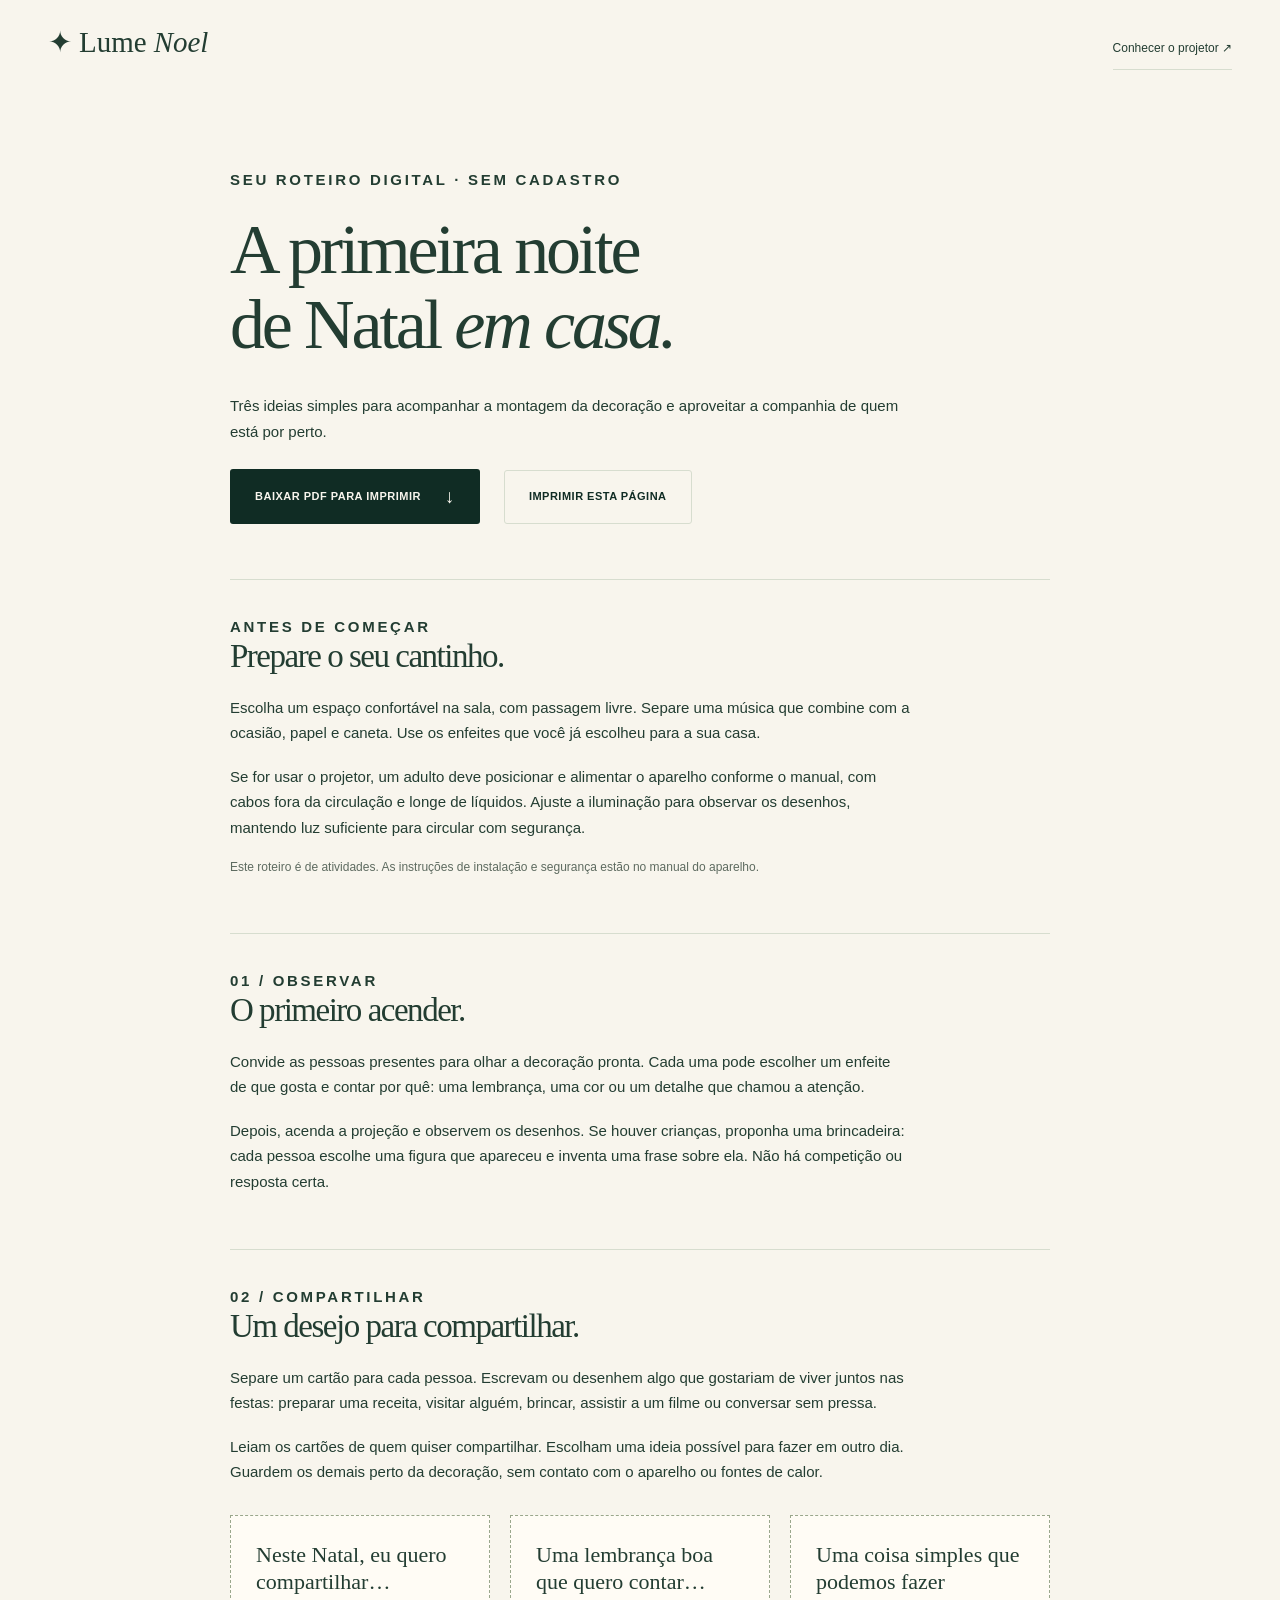
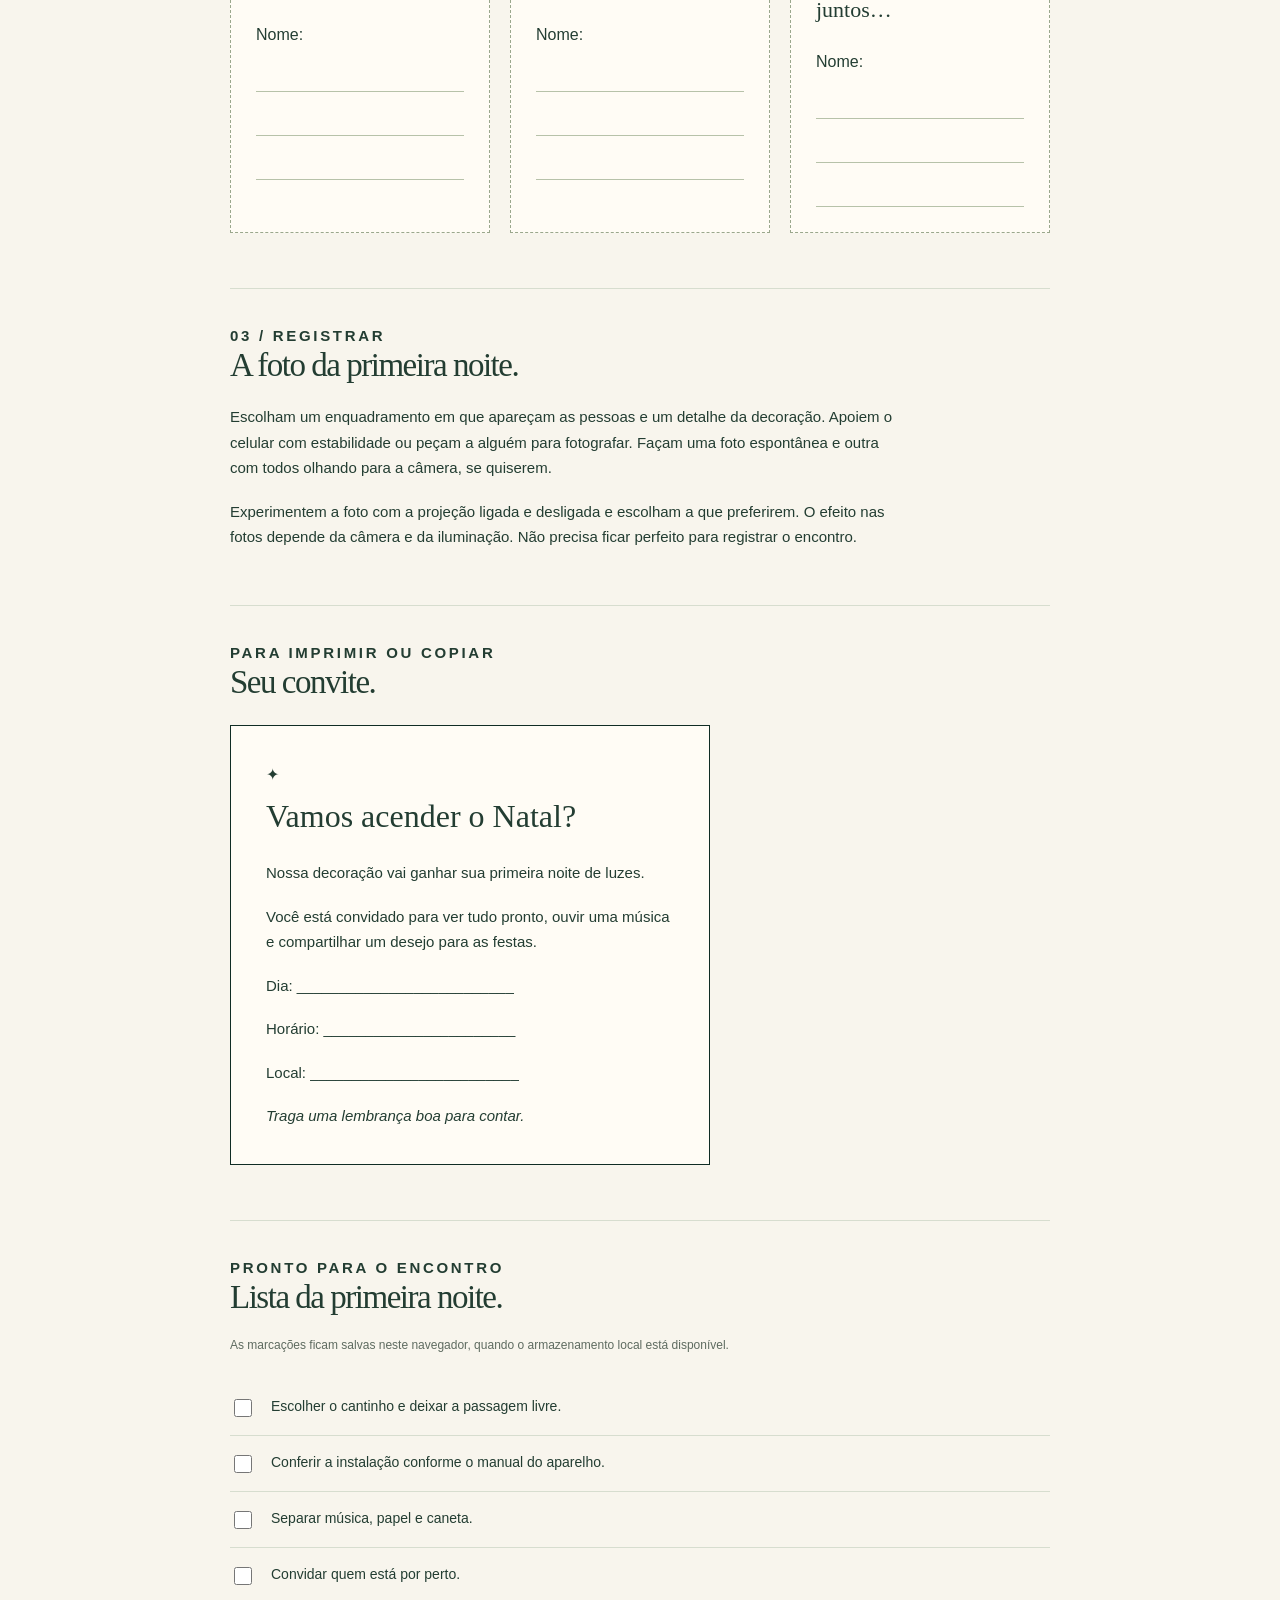
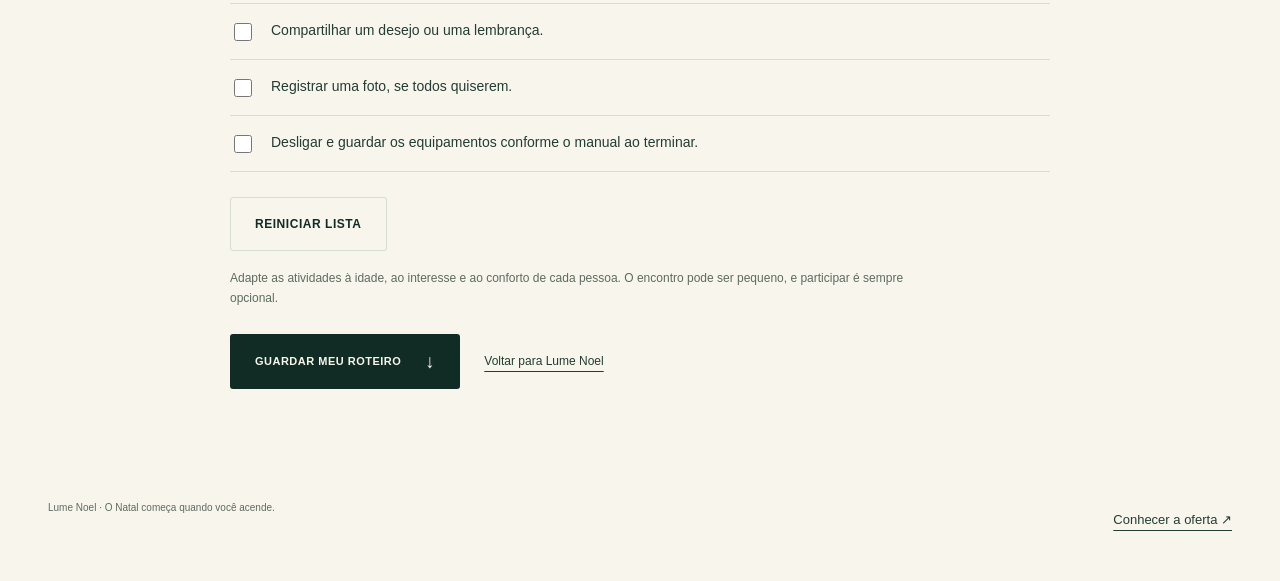
==== roteiro.html @ 39fd0ab6 "Recria landing page Lume Noel com oferta e roteiro digital" ====
<!doctype html><html lang="pt-BR"><head><meta charset="utf-8"><meta name="viewport" content="width=device-width,initial-scale=1"><title>A primeira noite de Natal em casa | Lume Noel</title><meta name="description" content="Três ideias para aproveitar a primeira noite com a decoração de Natal. Roteiro, convite e cartões gratuitos para imprimir."><meta name="theme-color" content="#102c24"><link rel="icon" href="favicon.svg" type="image/svg+xml"><link rel="stylesheet" href="lume.css?v=1"></head><body class="guide-document"><a class="skip-link" href="#roteiro">Pular para o roteiro</a><header class="site-header"><a class="wordmark" href="index.html"><span aria-hidden="true">✦</span> Lume <em>Noel</em></a><a class="header-buy" href="index.html#oferta">Conhecer o projetor ↗</a></header><main class="guide-page" id="roteiro"><p class="eyebrow">SEU ROTEIRO DIGITAL · SEM CADASTRO</p><h1>A primeira noite<br> de Natal <em>em casa.</em></h1><p>Três ideias simples para acompanhar a montagem da decoração e aproveitar a companhia de quem está por perto.</p><div class="guide-actions"><a class="button green" href="downloads/primeira-noite-de-natal.pdf" download>BAIXAR PDF PARA IMPRIMIR <span aria-hidden="true">↓</span></a><button class="button print-button" type="button" data-print>IMPRIMIR ESTA PÁGINA</button></div><section><p class="eyebrow">ANTES DE COMEÇAR</p><h2>Prepare o seu cantinho.</h2><p>Escolha um espaço confortável na sala, com passagem livre. Separe uma música que combine com a ocasião, papel e caneta. Use os enfeites que você já escolheu para a sua casa.</p><p>Se for usar o projetor, um adulto deve posicionar e alimentar o aparelho conforme o manual, com cabos fora da circulação e longe de líquidos. Ajuste a iluminação para observar os desenhos, mantendo luz suficiente para circular com segurança.</p><p class="fine-print">Este roteiro é de atividades. As instruções de instalação e segurança estão no manual do aparelho.</p></section><section><p class="eyebrow">01 / OBSERVAR</p><h2>O primeiro acender.</h2><p>Convide as pessoas presentes para olhar a decoração pronta. Cada uma pode escolher um enfeite de que gosta e contar por quê: uma lembrança, uma cor ou um detalhe que chamou a atenção.</p><p>Depois, acenda a projeção e observem os desenhos. Se houver crianças, proponha uma brincadeira: cada pessoa escolhe uma figura que apareceu e inventa uma frase sobre ela. Não há competição ou resposta certa.</p></section><section><p class="eyebrow">02 / COMPARTILHAR</p><h2>Um desejo para compartilhar.</h2><p>Separe um cartão para cada pessoa. Escrevam ou desenhem algo que gostariam de viver juntos nas festas: preparar uma receita, visitar alguém, brincar, assistir a um filme ou conversar sem pressa.</p><p>Leiam os cartões de quem quiser compartilhar. Escolham uma ideia possível para fazer em outro dia. Guardem os demais perto da decoração, sem contato com o aparelho ou fontes de calor.</p><div class="printable-cards"><article class="printable-card"><h3>Neste Natal, eu quero compartilhar…</h3><span>Nome:</span><span class="write-line"></span><span class="write-line"></span><span class="write-line"></span></article><article class="printable-card"><h3>Uma lembrança boa que quero contar…</h3><span>Nome:</span><span class="write-line"></span><span class="write-line"></span><span class="write-line"></span></article><article class="printable-card"><h3>Uma coisa simples que podemos fazer juntos…</h3><span>Nome:</span><span class="write-line"></span><span class="write-line"></span><span class="write-line"></span></article></div></section><section><p class="eyebrow">03 / REGISTRAR</p><h2>A foto da primeira noite.</h2><p>Escolham um enquadramento em que apareçam as pessoas e um detalhe da decoração. Apoiem o celular com estabilidade ou peçam a alguém para fotografar. Façam uma foto espontânea e outra com todos olhando para a câmera, se quiserem.</p><p>Experimentem a foto com a projeção ligada e desligada e escolham a que preferirem. O efeito nas fotos depende da câmera e da iluminação. Não precisa ficar perfeito para registrar o encontro.</p></section><section><p class="eyebrow">PARA IMPRIMIR OU COPIAR</p><h2>Seu convite.</h2><div class="invitation"><span aria-hidden="true">✦</span><h3>Vamos acender o Natal?</h3><p>Nossa decoração vai ganhar sua primeira noite de luzes.</p><p>Você está convidado para ver tudo pronto, ouvir uma música e compartilhar um desejo para as festas.</p><p>Dia: __________________________</p><p>Horário: _______________________</p><p>Local: _________________________</p><p><em>Traga uma lembrança boa para contar.</em></p></div></section><section><p class="eyebrow">PRONTO PARA O ENCONTRO</p><h2>Lista da primeira noite.</h2><p class="fine-print">As marcações ficam salvas neste navegador, quando o armazenamento local está disponível.</p><ul class="guide-checks"><li><label><input type="checkbox" data-guide-check="0"><span>Escolher o cantinho e deixar a passagem livre.</span></label></li><li><label><input type="checkbox" data-guide-check="1"><span>Conferir a instalação conforme o manual do aparelho.</span></label></li><li><label><input type="checkbox" data-guide-check="2"><span>Separar música, papel e caneta.</span></label></li><li><label><input type="checkbox" data-guide-check="3"><span>Convidar quem está por perto.</span></label></li><li><label><input type="checkbox" data-guide-check="4"><span>Compartilhar um desejo ou uma lembrança.</span></label></li><li><label><input type="checkbox" data-guide-check="5"><span>Registrar uma foto, se todos quiserem.</span></label></li><li><label><input type="checkbox" data-guide-check="6"><span>Desligar e guardar os equipamentos conforme o manual ao terminar.</span></label></li></ul><button class="button print-button" type="button" data-reset-checks>REINICIAR LISTA</button><p class="fine-print" id="checklist-status" role="status" aria-live="polite"></p><p class="fine-print">Adapte as atividades à idade, ao interesse e ao conforto de cada pessoa. O encontro pode ser pequeno, e participar é sempre opcional.</p></section><div class="guide-actions"><a class="button green" href="downloads/primeira-noite-de-natal.pdf" download>GUARDAR MEU ROTEIRO <span aria-hidden="true">↓</span></a><a class="text-link" href="index.html">Voltar para Lume Noel</a></div></main><footer class="site-footer"><p>Lume Noel · O Natal começa quando você acende.</p><a class="text-link" href="index.html#oferta">Conhecer a oferta ↗</a></footer><script src="lume.js?v=1" defer></script></body></html>
---- lume.css ----
:root{--green:#102c24;--cream:#f8f5ed;--paper:#fffcf5;--gold:#e4c58b;--ink:#233d32;--muted:#5e6b60;--line:#d7ddcf;--sage:#edf0e5;--serif:Georgia,'Times New Roman',serif;--sans:Arial,Helvetica,sans-serif}
*{box-sizing:border-box}html{scroll-behavior:smooth;scroll-padding-top:24px}body{margin:0;background:var(--cream);color:var(--ink);font:16px/1.7 var(--sans)}img,video{display:block;max-width:100%}img{height:auto}a{color:inherit}button{font:inherit;cursor:pointer}button,a{-webkit-tap-highlight-color:transparent}a:focus-visible,button:focus-visible,summary:focus-visible,input:focus-visible{outline:3px solid #a6501f;outline-offset:5px}h1,h2,h3,p,figure{margin:0}h1,h2,h3{font-weight:400}h1,h2{font-family:var(--serif);line-height:1.08;letter-spacing:-.045em}h2{font-size:clamp(36px,4vw,56px)}em{font-weight:400}p+p{margin-top:18px}a{text-decoration:none}.section{max-width:1240px;padding:88px 48px;margin:0 auto}.eyebrow{font-size:10px;font-weight:700;letter-spacing:.18em;line-height:1.6}.section-number{font-size:10px;letter-spacing:.12em;color:var(--muted)}.section-top{display:flex;justify-content:space-between;gap:16px}.text-link,.light-link{text-decoration:underline;text-underline-offset:6px;display:inline-flex;align-items:center;gap:20px;font-size:13px;padding:10px 0}.light-link{color:var(--cream)}.button{display:inline-flex;align-items:center;justify-content:center;gap:24px;border:1px solid transparent;border-radius:3px;min-height:54px;padding:17px 24px;font-size:12px;line-height:1.5;font-weight:700;letter-spacing:.045em;text-align:center;transition:background .2s,transform .2s}.button:hover{transform:translateY(-2px)}.button span{font-size:19px;line-height:1}.gold{background:var(--gold);color:var(--green)}.gold:hover{background:#efdaaf}.green{background:var(--green);color:var(--cream)}.green:hover{background:#23483b}.microcopy,.fine-print{font-size:12px;line-height:1.65;color:var(--muted)}.sr-only,.skip-link:not(:focus){position:absolute;width:1px;height:1px;padding:0;margin:-1px;overflow:hidden;clip:rect(0,0,0,0);white-space:nowrap;border:0}.skip-link:focus{position:fixed;top:8px;left:8px;background:var(--cream);padding:12px;z-index:1000}
.announcement{background:var(--green);color:var(--gold);text-align:center;font-size:9px;letter-spacing:.16em;padding:10px 16px}.announcement span{margin:0 14px}.site-header{max-width:1440px;margin:auto;padding:22px 48px;display:flex;align-items:center;justify-content:space-between;gap:32px}.wordmark{display:flex;position:relative;align-items:center;gap:7px;font:29px/1.1 var(--serif);padding:5px 0 17px;white-space:nowrap}.wordmark .brand-star{margin-right:7px;font-size:25px}.brand-sub{position:absolute;left:40px;bottom:0;font:7px/1 var(--sans);letter-spacing:.28em}.site-header nav{display:flex;gap:28px;font-size:12px}.header-buy{padding:10px 0;border-bottom:1px solid var(--line);font-size:12px;display:flex;gap:20px;align-items:center}
.hero{background:var(--green);color:var(--cream)}.hero-inner{max-width:1240px;margin:auto;display:grid;grid-template-columns:1.2fr .8fr;grid-template-areas:'heading media' 'offer media';column-gap:72px;row-gap:28px;padding:62px 48px 42px;align-items:center}.hero-heading{grid-area:heading;align-self:end}.hero .eyebrow{color:var(--gold);font-size:9px;letter-spacing:.15em}.hero h1{font-size:clamp(52px,5.5vw,78px);margin:24px 0;max-width:650px}.hero h1 em{color:var(--gold)}.hero .intro{font-size:16px;max-width:470px;color:#e3e7dc;line-height:1.8}.hero-media{grid-area:media;min-width:0;position:relative}.video-shell{position:relative;width:100%;max-width:335px;margin:0 auto;aspect-ratio:9/16;background:#061910;box-shadow:0 0 0 1px #e4c58b50,12px 12px 0 #e4c58b0c;border-radius:5px;overflow:hidden}.video-shell video{width:100%;height:100%;object-fit:contain}.video-shell video::cue{background:#102c24e6;color:#fff;font:14px Arial}.video-play{position:absolute;inset:0;width:100%;border:0;padding:25px;display:flex;flex-direction:column;align-items:center;justify-content:center;gap:16px;background:linear-gradient(transparent,#04150f60);color:#fff;font-size:10px;font-weight:700;letter-spacing:.1em;text-shadow:0 1px 4px #000}.video-play small{display:block;font-size:11px;font-weight:400;letter-spacing:0;margin-top:6px}.play-circle{display:grid;place-items:center;padding-left:4px;width:70px;height:70px;border-radius:50%;background:var(--gold);color:var(--green);font-size:23px;text-shadow:none}.video-play[hidden]{display:none}.hero-media figcaption,.video-status{max-width:335px;font-size:10px;line-height:1.6;margin:15px auto 0;color:#d1d9c9}.video-status:empty{display:none}.hero-offer{grid-area:offer;align-self:start}.price{font:44px/1.1 var(--serif);letter-spacing:-.04em}.price span{font:12px var(--sans);letter-spacing:0}.hero .price{color:var(--gold)}.shipping{font-size:14px;font-weight:700;margin-top:8px}.installments{font-size:13px;line-height:1.6;margin:14px 0 21px}.installments small{font-size:11px;opacity:.85}.hero-offer .button{width:100%;max-width:370px}.hero-offer .microcopy{color:#cbd7c7;margin-top:14px;font-size:11px}.hero-offer .light-link{font-size:11px;margin-top:14px}.hero-bottom{max-width:1144px;margin:auto;border-top:1px solid #e4c58b30;padding:18px 0;color:var(--gold);display:flex;justify-content:space-between;align-items:center;font-size:8px;letter-spacing:.18em}.hero-bottom>span:last-child{font-size:22px}.benefit-strip{display:flex;justify-content:center;gap:65px;border-bottom:1px solid var(--line);padding:25px 28px;font-size:12px}.benefit-strip b{color:#6b7451;margin-right:12px;font-size:18px}
.story{display:grid;grid-template-columns:1fr 1fr;align-items:center;gap:76px}.story h2{margin:22px 0 28px}.story-copy>p:not(.eyebrow){font-size:14px;color:var(--muted)}.story-copy .text-link{margin-top:20px}.story-photo img{width:100%;aspect-ratio:1;object-fit:cover;border-radius:3px}.story-photo figcaption{font-size:10px;color:var(--muted);margin-top:9px}.effect{padding-top:22px}.split-heading{display:grid;grid-template-columns:1.6fr 1fr;align-items:end;gap:75px;margin:20px 0 34px}.split-heading>p{font-size:14px;color:var(--muted);max-width:300px}.comparison-switch{display:flex;gap:4px;justify-content:center;margin-bottom:20px}.comparison-switch button{background:transparent;color:var(--ink);border:1px solid var(--line);min-height:46px;padding:10px 22px;font-size:12px}.comparison-switch button.active{background:var(--green);color:var(--cream);border-color:var(--green)}.comparison-switch button span{margin-left:9px;color:var(--gold)}.comparison-figure{position:relative}.comparison-figure img{width:100%;height:auto;aspect-ratio:1.5;object-fit:contain;background:var(--sage);border-radius:3px}.image-tag{position:absolute;left:20px;top:20px;background:var(--cream);color:var(--green);padding:8px 16px;border-radius:2px;font-size:11px}.comparison-figure figcaption{font-size:11px;color:var(--muted);margin-top:12px;max-width:780px}
.steps-band{background:var(--sage)}.steps-band .section{padding-top:62px;padding-bottom:62px}.steps-band h2{margin-top:18px}.steps{display:grid;grid-template-columns:repeat(3,1fr);gap:45px;margin-top:45px}.steps article>span{display:block;font:italic 35px var(--serif);color:#647557;border-bottom:1px solid #c7d0bd;padding-bottom:15px;margin-bottom:20px}.steps h3{font-size:17px;margin-bottom:8px}.steps p{font-size:13px;color:var(--muted)}
.product{display:grid;grid-template-columns:.85fr 1.15fr;gap:80px;align-items:center}.product-photo{max-width:380px;justify-self:center;width:100%}.product-photo img{width:100%;aspect-ratio:.85;object-fit:cover;object-position:center 64%;border-radius:3px}.product-photo figcaption{font-size:10px;color:var(--muted);margin-top:10px}.product h2{margin:18px 0 24px}.product-copy>p:not(.eyebrow){font-size:14px;color:var(--muted)}.check-list{list-style:none;padding:0;margin:25px 0}.check-list li{border-top:1px solid var(--line);padding:11px 0;font-size:13px}.check-list li:before{content:'✓';color:#53663d;margin-right:14px}details{border-top:1px solid var(--line)}summary{display:flex;align-items:center;justify-content:space-between;gap:20px;list-style:none;cursor:pointer;padding:19px 0;font-size:14px;line-height:1.5}summary::-webkit-details-marker{display:none}summary span{font-size:23px;flex-shrink:0}details[open] summary span{transform:rotate(45deg)}dl{margin:0 0 18px}dl>div{display:grid;grid-template-columns:1fr 1.2fr;gap:20px;border-bottom:1px solid var(--line);padding:10px 0;font-size:12px}dt{color:var(--muted)}dd{margin:0}.supplier-note{font-size:10px!important;line-height:1.7;margin-top:22px;border-left:2px solid var(--line);padding-left:15px}.supplier-note strong{font-weight:400}
.guide-band{background:#eee9dc;border-top:1px solid #e2ddcc;border-bottom:1px solid #e2ddcc}.guide-layout{display:grid;grid-template-columns:.8fr 1.2fr;gap:100px;align-items:center}.guide-cover{position:relative;background:var(--green);color:var(--cream);width:100%;max-width:320px;aspect-ratio:.74;justify-self:center;box-shadow:9px 9px 0 #102c2415;display:flex;flex-direction:column;justify-content:space-between;padding:32px 27px;border-left:9px solid #203f33;border-radius:1px;transform:rotate(-3deg)}.guide-cover:before{content:'';position:absolute;inset:14px 12px;border:1px solid #e4c58b40;pointer-events:none}.guide-cover .eyebrow{font-size:8px;color:var(--gold)}.cover-star{font-size:54px;color:var(--gold);line-height:1}.cover-title{font:36px/1.12 var(--serif);letter-spacing:-.03em}.cover-title em{color:var(--gold)}.cover-bottom{display:flex;justify-content:space-between;font-size:10px;gap:20px}.guide-copy h2{margin:20px 0 25px}.guide-copy>p:not(.eyebrow){font-size:14px;color:var(--muted)}.guide-list{padding:0;list-style:none;margin:22px 0}.guide-list li{padding:9px 0;font-size:13px}.guide-list li span{font:italic 19px var(--serif);margin-right:18px;color:#627557}.guide-actions{display:flex;gap:24px;align-items:center;flex-wrap:wrap;margin-top:24px}.guide-actions .button{font-size:11px}.guide-actions .text-link{font-size:12px}
.offer{display:grid;grid-template-columns:1.1fr .9fr;gap:85px;align-items:center;padding-top:100px;padding-bottom:100px}.offer h2{margin:20px 0 25px}.offer-story>p:not(.eyebrow){color:var(--muted);font-size:14px;max-width:420px}.offer-includes{list-style:none;padding:0;margin:30px 0 0}.offer-includes li{display:flex;gap:22px;align-items:start;padding:18px 0;border-top:1px solid var(--line)}.offer-includes li>span{font:italic 22px var(--serif);color:#687856}.offer-includes strong{font-size:14px;font-weight:500}.offer-includes li p{font-size:12px;color:var(--muted);margin-top:5px}.purchase-card{padding:36px;background:var(--green);color:var(--cream);box-shadow:10px 10px 0 #e9e6da;border-top:3px solid var(--gold)}.purchase-card>.eyebrow{color:var(--gold)}.purchase-card h3{font:38px var(--serif);margin:15px 0 8px}.card-description{font-size:11px;color:#d4decf;border-bottom:1px solid #d4decf40;padding-bottom:23px;margin-bottom:25px}.purchase-card .price{color:var(--gold);font-size:46px}.purchase-card .shipping{font-size:12px}.purchase-card .button{width:100%;font-size:10px;gap:10px;padding:18px 12px}.purchase-card .microcopy{color:#d4decf;font-size:10px;margin-top:16px}.card-return{display:flex;gap:16px;border-top:1px solid #d4decf40;margin-top:23px;padding-top:20px;font-size:11px;color:#d4decf}.card-return>span{font-size:27px;color:var(--gold)}.card-return a{text-decoration:underline;text-underline-offset:3px}.confidence{padding-top:0;border-bottom:1px solid var(--line)}.confidence h2{font-size:clamp(34px,3.5vw,47px);margin:18px 0 35px}.confidence-grid{display:grid;grid-template-columns:repeat(3,1fr);gap:38px}.confidence-grid article{border-top:1px solid var(--line);padding-top:20px}.confidence-grid article>span{font-size:10px;color:var(--muted)}.confidence-grid h3{font-size:16px;margin:12px 0}.confidence-grid p{font-size:12px;color:var(--muted)}.confidence-grid .text-link{font-size:11px;margin-top:10px}
.faq{display:grid;grid-template-columns:1fr 1.3fr;gap:65px}.faq h2{margin:20px 0}.faq>div>p:last-child{font-size:13px;color:var(--muted)}.questions details:last-child{border-bottom:1px solid var(--line)}.questions details>p{padding:0 24px 20px 0;font-size:13px;color:var(--muted)}.closing{background:var(--green);color:var(--cream);text-align:center;padding:70px 25px}.closing-star{display:block;color:var(--gold);font-size:36px;margin-bottom:20px}.closing>.eyebrow{color:var(--gold)}.closing h2{font-size:clamp(40px,4.7vw,65px);margin:25px auto;max-width:900px}.closing h2 em{color:var(--gold)}.closing>p:not([class]){font-size:14px;color:#d7dfd0}.closing .closing-price{font:28px var(--serif);color:var(--gold);margin:25px 0 20px}.closing-price span{display:block;font:12px var(--sans);margin-top:8px}.closing .microcopy{color:#d7dfd0;font-size:11px;margin-top:18px}.site-footer{max-width:1440px;margin:auto;display:flex;justify-content:space-between;gap:40px;padding:40px 48px}.site-footer .wordmark{padding-bottom:9px}.site-footer p{font-size:10px;color:var(--muted)}.site-footer a:hover{text-decoration:underline}.footer-links{display:flex;gap:22px;margin-top:16px;font-size:10px}.mobile-purchase{display:none}
/* The companion guide stays readable offline and prints without site controls. */
.guide-page{max-width:900px;margin:auto;padding:70px 40px}.guide-page h1{font-size:clamp(42px,6vw,70px);margin:20px 0 30px}.guide-page h2{font-size:33px;margin-bottom:20px}.guide-page>section{margin-top:55px;padding-top:35px;border-top:1px solid var(--line)}.guide-page p{max-width:680px;font-size:15px}.guide-page .guide-actions{margin-top:25px}.print-button{background:transparent;color:var(--green);border:1px solid var(--line)}.printable-cards{display:grid;grid-template-columns:repeat(3,1fr);gap:20px;margin-top:30px}.printable-card{border:1px dashed #9aa78c;background:var(--paper);padding:25px;min-height:220px}.printable-card h3{font:22px/1.25 var(--serif);margin-bottom:25px}.write-line{display:block;border-bottom:1px solid #b7c2a9;min-height:30px;margin-top:14px}.invitation{max-width:480px;border:1px solid var(--green);padding:35px;background:var(--paper);margin-top:25px}.invitation h3{font:32px var(--serif);margin:10px 0 25px}.guide-checks{list-style:none;padding:0;margin:25px 0}.guide-checks li{border-bottom:1px solid var(--line)}.guide-checks label{display:flex;gap:16px;align-items:start;padding:15px 0;cursor:pointer;font-size:14px}.guide-checks input{accent-color:var(--green);width:18px;height:18px;flex-shrink:0;margin-top:4px}.guide-page .fine-print{font-size:12px}
@media(min-width:1450px){.hero-inner{padding-top:75px;padding-bottom:55px}.hero-media .video-shell{max-width:360px}}
@media(max-width:1000px){.site-header{padding:22px 32px}.section{padding:65px 32px}.hero-inner{padding:50px 32px 35px;gap:24px 40px}.hero h1{font-size:58px}.hero-bottom{margin:0 32px}.story,.product,.guide-layout,.offer{gap:40px}.hero .intro{font-size:14px}.benefit-strip{gap:24px;font-size:10px}.split-heading{gap:30px}.purchase-card{padding:27px}.site-footer{padding:35px 32px}.hero .price{font-size:38px}}
@media(max-width:700px){html{scroll-padding-bottom:100px}body{padding-bottom:calc(84px + env(safe-area-inset-bottom,0px))}.announcement{font-size:8px;letter-spacing:.07em;padding:9px 12px}.announcement span{margin:0 7px}.site-header{padding:18px 24px;gap:18px}.wordmark{font-size:25px}.wordmark .brand-star{font-size:21px;margin-right:4px}.brand-sub{left:33px}.site-header nav{display:none}.header-buy{font-size:10px;gap:8px}.section{padding:56px 24px}.hero-inner{padding:34px 24px 25px;grid-template-columns:1fr;grid-template-areas:'heading' 'media' 'offer';gap:26px}.hero .eyebrow{font-size:8px;letter-spacing:.12em}.hero h1{font-size:clamp(43px,10.5vw,61px);margin:18px 0}.hero .intro{font-size:14px;max-width:490px}.hero-media{width:100%;display:grid;grid-template-columns:1fr;justify-items:center}.video-shell{max-width:270px}.hero-media figcaption{max-width:330px;font-size:10px}.hero-offer{width:100%;max-width:480px;justify-self:center}.hero-offer .button{max-width:none;width:100%}.hero .price{font-size:40px}.hero-bottom{margin:0 24px;font-size:7px;letter-spacing:.08em}.hero-bottom span:first-child{max-width:250px}.benefit-strip{flex-direction:column;gap:10px;padding:20px 24px;font-size:12px}.benefit-strip b{font-size:15px}.story,.product,.guide-layout,.offer,.faq{grid-template-columns:1fr;gap:30px}.story-photo img{aspect-ratio:1.1}.story h2{margin:16px 0 22px}.story-copy>p:not(.eyebrow){font-size:14px}.section-number{display:none}.split-heading{grid-template-columns:1fr;gap:20px;margin-bottom:25px}.split-heading h2 br{display:none}.split-heading>p{max-width:none;font-size:13px}.effect{padding-top:0}.comparison-switch{gap:4px}.comparison-switch button{padding:12px 16px;font-size:11px;flex:1}.comparison-switch button span{margin-left:3px}.image-tag{top:10px;left:10px;padding:6px 9px;font-size:9px}.comparison-figure figcaption{font-size:10px}.steps-band .section{padding-top:45px;padding-bottom:45px}.steps{grid-template-columns:1fr;gap:24px;margin-top:30px}.steps article{display:grid;grid-template-columns:38px 1fr;gap:0 18px}.steps article>span{grid-row:1/3;border:0;padding:0;margin:0;font-size:28px}.steps h3{font-size:16px}.steps p{grid-column:2;font-size:13px}.product-photo{max-width:300px}.product-photo img{aspect-ratio:1}.product{gap:30px}.product h2{margin-top:15px}.guide-layout{gap:45px}.guide-cover{max-width:260px;padding:28px 22px}.cover-title{font-size:30px}.cover-star{font-size:42px}.cover-bottom{font-size:8px}.guide-actions{gap:15px}.guide-actions .button{font-size:10px}.guide-copy h2{margin-top:15px}.offer{gap:35px}.purchase-card{padding:30px 24px}.purchase-card .button{font-size:11px}.offer h2 br{display:none}.confidence{padding-top:10px}.confidence-grid{grid-template-columns:1fr;gap:25px}.confidence-grid p{font-size:13px}.faq{gap:24px}.faq h2{margin-top:15px}.questions summary{font-size:13px}.questions details>p{font-size:13px}.closing{padding:50px 24px}.closing h2{font-size:40px}.closing>.eyebrow{font-size:8px}.closing .button{width:100%;max-width:380px;font-size:11px}.site-footer{flex-direction:column;gap:25px;padding:30px 24px}.footer-links{flex-wrap:wrap;gap:14px}.mobile-purchase{display:flex;position:fixed;inset:auto 0 0;z-index:100;gap:12px;align-items:center;justify-content:space-between;background:var(--cream);color:var(--green);border-top:1px solid var(--line);box-shadow:0 -4px 16px #102c2410;padding:12px 18px calc(12px + env(safe-area-inset-bottom,0px))}.mobile-purchase strong{font-size:18px;display:block;line-height:1.3}.mobile-purchase strong small{font-size:9px;font-weight:400}.mobile-purchase>div>span{font-size:10px;display:block}.mobile-purchase .button{font-size:9px;min-height:45px;padding:13px 12px;gap:9px}.mobile-purchase .button span{font-size:15px}.guide-page{padding:45px 24px}.printable-cards{grid-template-columns:1fr}.guide-page .guide-actions{align-items:stretch;flex-direction:column}.guide-document{padding-bottom:0}}
@media(max-width:360px){.site-header{padding:18px}.hero-inner,.section{padding-left:18px;padding-right:18px}.hero h1{font-size:42px}.header-buy{font-size:9px}.announcement{font-size:7px}.mobile-purchase{padding-left:12px;padding-right:12px;gap:8px}.mobile-purchase strong{font-size:16px}.mobile-purchase .button{font-size:8px;padding:12px 9px}.button{font-size:11px}.purchase-card{padding:25px 20px}.purchase-card .price{font-size:40px}}
@media(prefers-reduced-motion:reduce){html{scroll-behavior:auto}*,*:before,*:after{transition:none!important;animation:none!important}}
@media print{body{background:white;padding:0;color:#111}.site-header,.site-footer,.guide-actions,.announcement,.mobile-purchase{display:none}.guide-page{max-width:none;padding:0}.guide-page h1{font-size:35px}.guide-page h2{font-size:23px}.guide-page p{font-size:11px}.guide-page>section{margin-top:20px;padding-top:15px}.printable-cards{grid-template-columns:repeat(3,1fr)}.printable-card,.invitation{break-inside:avoid}.guide-checks label{padding:7px 0;font-size:11px}a{color:inherit;text-decoration:none}}
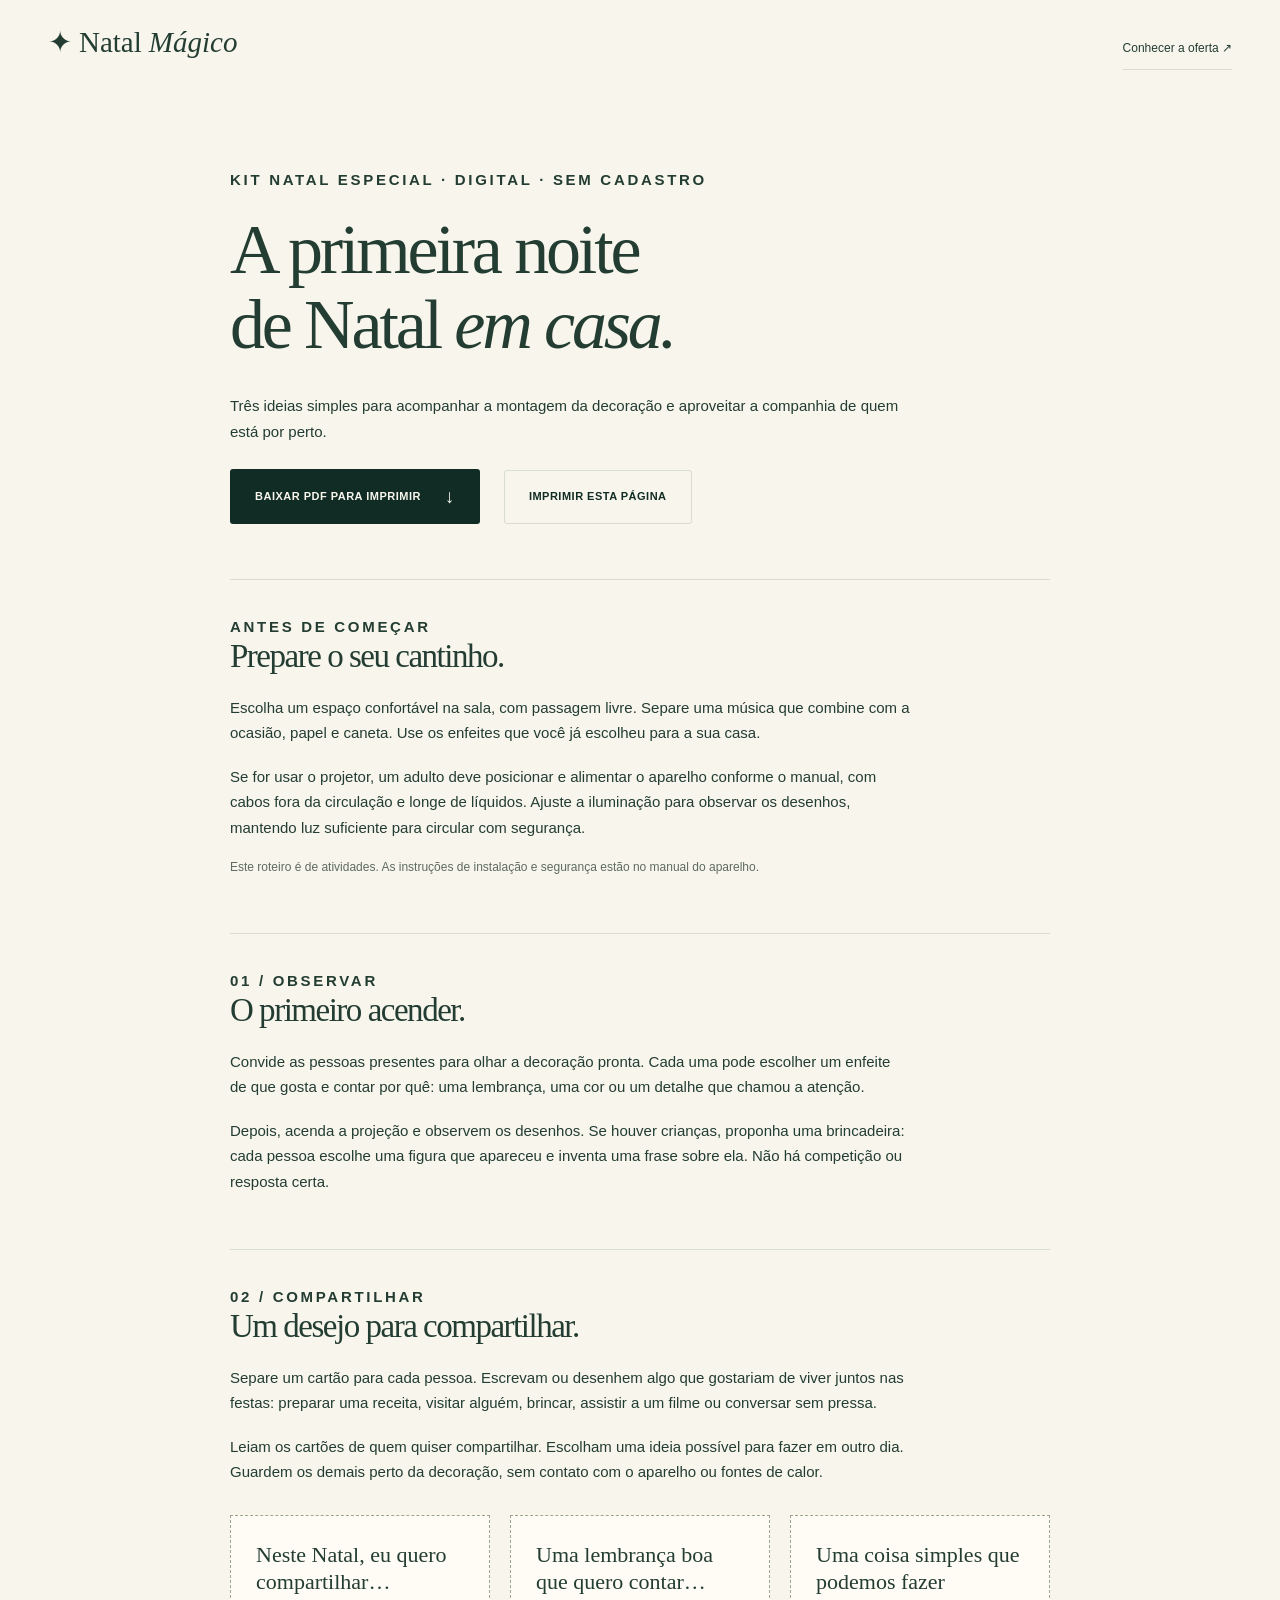
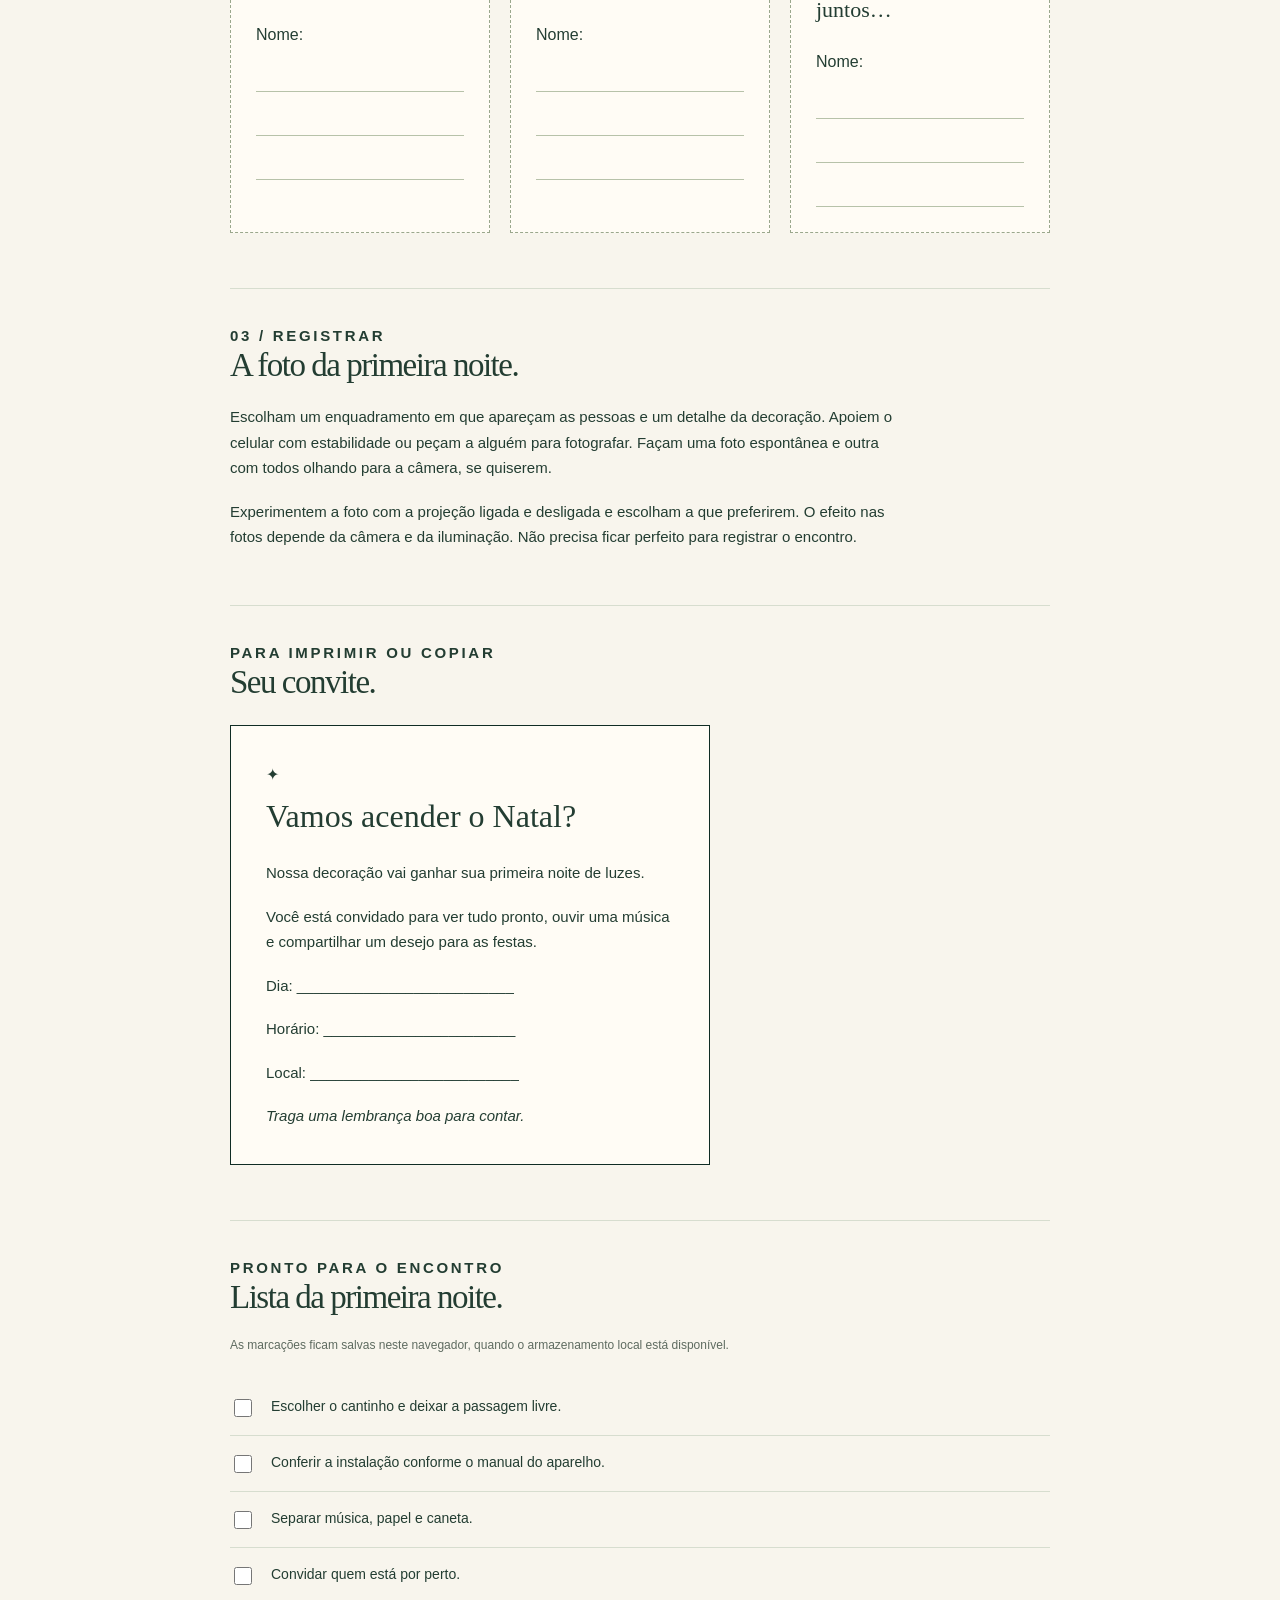
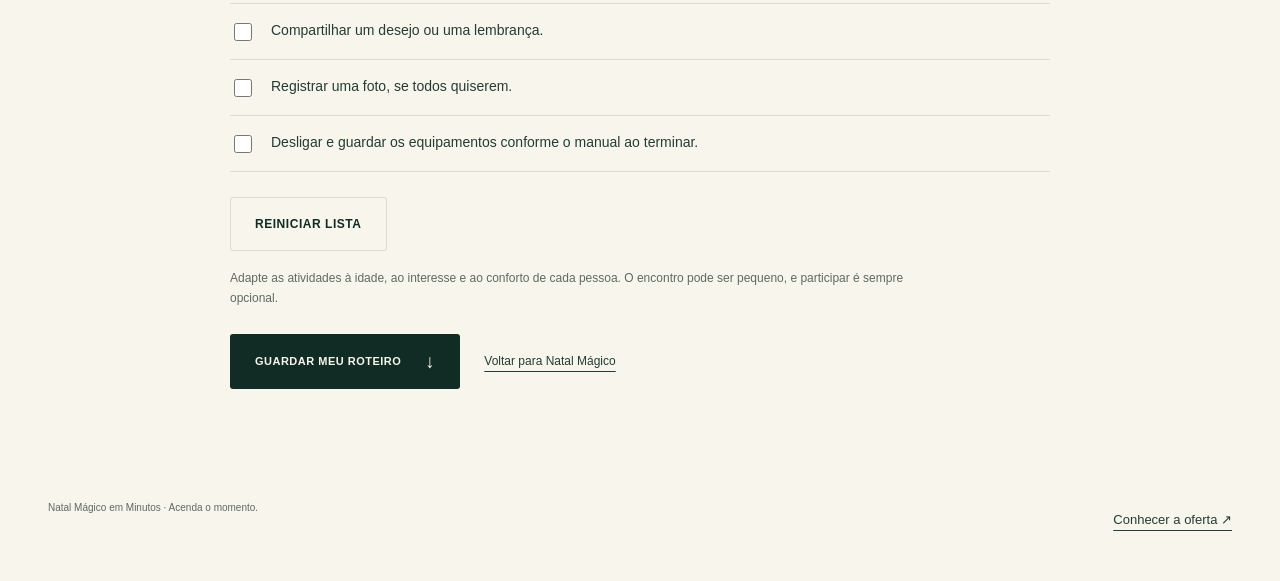
==== commit ce44d7fd: "Cria oferta Natal Mágico com comparação e contador" ====
--- a/roteiro.html
+++ b/roteiro.html
@@ -1 +1 @@
-<!doctype html><html lang="pt-BR"><head><meta charset="utf-8"><meta name="viewport" content="width=device-width,initial-scale=1"><title>A primeira noite de Natal em casa | Lume Noel</title><meta name="description" content="Três ideias para aproveitar a primeira noite com a decoração de Natal. Roteiro, convite e cartões gratuitos para imprimir."><meta name="theme-color" content="#102c24"><link rel="icon" href="favicon.svg" type="image/svg+xml"><link rel="stylesheet" href="lume.css?v=1"></head><body class="guide-document"><a class="skip-link" href="#roteiro">Pular para o roteiro</a><header class="site-header"><a class="wordmark" href="index.html"><span aria-hidden="true">✦</span> Lume <em>Noel</em></a><a class="header-buy" href="index.html#oferta">Conhecer o projetor ↗</a></header><main class="guide-page" id="roteiro"><p class="eyebrow">SEU ROTEIRO DIGITAL · SEM CADASTRO</p><h1>A primeira noite<br> de Natal <em>em casa.</em></h1><p>Três ideias simples para acompanhar a montagem da decoração e aproveitar a companhia de quem está por perto.</p><div class="guide-actions"><a class="button green" href="downloads/primeira-noite-de-natal.pdf" download>BAIXAR PDF PARA IMPRIMIR <span aria-hidden="true">↓</span></a><button class="button print-button" type="button" data-print>IMPRIMIR ESTA PÁGINA</button></div><section><p class="eyebrow">ANTES DE COMEÇAR</p><h2>Prepare o seu cantinho.</h2><p>Escolha um espaço confortável na sala, com passagem livre. Separe uma música que combine com a ocasião, papel e caneta. Use os enfeites que você já escolheu para a sua casa.</p><p>Se for usar o projetor, um adulto deve posicionar e alimentar o aparelho conforme o manual, com cabos fora da circulação e longe de líquidos. Ajuste a iluminação para observar os desenhos, mantendo luz suficiente para circular com segurança.</p><p class="fine-print">Este roteiro é de atividades. As instruções de instalação e segurança estão no manual do aparelho.</p></section><section><p class="eyebrow">01 / OBSERVAR</p><h2>O primeiro acender.</h2><p>Convide as pessoas presentes para olhar a decoração pronta. Cada uma pode escolher um enfeite de que gosta e contar por quê: uma lembrança, uma cor ou um detalhe que chamou a atenção.</p><p>Depois, acenda a projeção e observem os desenhos. Se houver crianças, proponha uma brincadeira: cada pessoa escolhe uma figura que apareceu e inventa uma frase sobre ela. Não há competição ou resposta certa.</p></section><section><p class="eyebrow">02 / COMPARTILHAR</p><h2>Um desejo para compartilhar.</h2><p>Separe um cartão para cada pessoa. Escrevam ou desenhem algo que gostariam de viver juntos nas festas: preparar uma receita, visitar alguém, brincar, assistir a um filme ou conversar sem pressa.</p><p>Leiam os cartões de quem quiser compartilhar. Escolham uma ideia possível para fazer em outro dia. Guardem os demais perto da decoração, sem contato com o aparelho ou fontes de calor.</p><div class="printable-cards"><article class="printable-card"><h3>Neste Natal, eu quero compartilhar…</h3><span>Nome:</span><span class="write-line"></span><span class="write-line"></span><span class="write-line"></span></article><article class="printable-card"><h3>Uma lembrança boa que quero contar…</h3><span>Nome:</span><span class="write-line"></span><span class="write-line"></span><span class="write-line"></span></article><article class="printable-card"><h3>Uma coisa simples que podemos fazer juntos…</h3><span>Nome:</span><span class="write-line"></span><span class="write-line"></span><span class="write-line"></span></article></div></section><section><p class="eyebrow">03 / REGISTRAR</p><h2>A foto da primeira noite.</h2><p>Escolham um enquadramento em que apareçam as pessoas e um detalhe da decoração. Apoiem o celular com estabilidade ou peçam a alguém para fotografar. Façam uma foto espontânea e outra com todos olhando para a câmera, se quiserem.</p><p>Experimentem a foto com a projeção ligada e desligada e escolham a que preferirem. O efeito nas fotos depende da câmera e da iluminação. Não precisa ficar perfeito para registrar o encontro.</p></section><section><p class="eyebrow">PARA IMPRIMIR OU COPIAR</p><h2>Seu convite.</h2><div class="invitation"><span aria-hidden="true">✦</span><h3>Vamos acender o Natal?</h3><p>Nossa decoração vai ganhar sua primeira noite de luzes.</p><p>Você está convidado para ver tudo pronto, ouvir uma música e compartilhar um desejo para as festas.</p><p>Dia: __________________________</p><p>Horário: _______________________</p><p>Local: _________________________</p><p><em>Traga uma lembrança boa para contar.</em></p></div></section><section><p class="eyebrow">PRONTO PARA O ENCONTRO</p><h2>Lista da primeira noite.</h2><p class="fine-print">As marcações ficam salvas neste navegador, quando o armazenamento local está disponível.</p><ul class="guide-checks"><li><label><input type="checkbox" data-guide-check="0"><span>Escolher o cantinho e deixar a passagem livre.</span></label></li><li><label><input type="checkbox" data-guide-check="1"><span>Conferir a instalação conforme o manual do aparelho.</span></label></li><li><label><input type="checkbox" data-guide-check="2"><span>Separar música, papel e caneta.</span></label></li><li><label><input type="checkbox" data-guide-check="3"><span>Convidar quem está por perto.</span></label></li><li><label><input type="checkbox" data-guide-check="4"><span>Compartilhar um desejo ou uma lembrança.</span></label></li><li><label><input type="checkbox" data-guide-check="5"><span>Registrar uma foto, se todos quiserem.</span></label></li><li><label><input type="checkbox" data-guide-check="6"><span>Desligar e guardar os equipamentos conforme o manual ao terminar.</span></label></li></ul><button class="button print-button" type="button" data-reset-checks>REINICIAR LISTA</button><p class="fine-print" id="checklist-status" role="status" aria-live="polite"></p><p class="fine-print">Adapte as atividades à idade, ao interesse e ao conforto de cada pessoa. O encontro pode ser pequeno, e participar é sempre opcional.</p></section><div class="guide-actions"><a class="button green" href="downloads/primeira-noite-de-natal.pdf" download>GUARDAR MEU ROTEIRO <span aria-hidden="true">↓</span></a><a class="text-link" href="index.html">Voltar para Lume Noel</a></div></main><footer class="site-footer"><p>Lume Noel · O Natal começa quando você acende.</p><a class="text-link" href="index.html#oferta">Conhecer a oferta ↗</a></footer><script src="lume.js?v=1" defer></script></body></html>+<!doctype html><html lang="pt-BR"><head><meta charset="utf-8"><meta name="viewport" content="width=device-width,initial-scale=1"><title>Kit Natal Especial | Natal Mágico em Minutos</title><meta name="description" content="Três ideias para aproveitar a primeira noite com a decoração de Natal. Roteiro, convite e cartões gratuitos para imprimir."><meta name="theme-color" content="#102c24"><link rel="icon" href="favicon.svg" type="image/svg+xml"><link rel="stylesheet" href="lume.css?v=2"></head><body class="guide-document"><a class="skip-link" href="#roteiro">Pular para o roteiro</a><header class="site-header"><a class="wordmark" href="index.html"><span aria-hidden="true">✦</span> Natal <em>Mágico</em></a><a class="header-buy" href="index.html#oferta">Conhecer a oferta ↗</a></header><main class="guide-page" id="roteiro"><p class="eyebrow">KIT NATAL ESPECIAL · DIGITAL · SEM CADASTRO</p><h1>A primeira noite<br> de Natal <em>em casa.</em></h1><p>Três ideias simples para acompanhar a montagem da decoração e aproveitar a companhia de quem está por perto.</p><div class="guide-actions"><a class="button green" href="downloads/primeira-noite-de-natal.pdf" download>BAIXAR PDF PARA IMPRIMIR <span aria-hidden="true">↓</span></a><button class="button print-button" type="button" data-print>IMPRIMIR ESTA PÁGINA</button></div><section><p class="eyebrow">ANTES DE COMEÇAR</p><h2>Prepare o seu cantinho.</h2><p>Escolha um espaço confortável na sala, com passagem livre. Separe uma música que combine com a ocasião, papel e caneta. Use os enfeites que você já escolheu para a sua casa.</p><p>Se for usar o projetor, um adulto deve posicionar e alimentar o aparelho conforme o manual, com cabos fora da circulação e longe de líquidos. Ajuste a iluminação para observar os desenhos, mantendo luz suficiente para circular com segurança.</p><p class="fine-print">Este roteiro é de atividades. As instruções de instalação e segurança estão no manual do aparelho.</p></section><section><p class="eyebrow">01 / OBSERVAR</p><h2>O primeiro acender.</h2><p>Convide as pessoas presentes para olhar a decoração pronta. Cada uma pode escolher um enfeite de que gosta e contar por quê: uma lembrança, uma cor ou um detalhe que chamou a atenção.</p><p>Depois, acenda a projeção e observem os desenhos. Se houver crianças, proponha uma brincadeira: cada pessoa escolhe uma figura que apareceu e inventa uma frase sobre ela. Não há competição ou resposta certa.</p></section><section><p class="eyebrow">02 / COMPARTILHAR</p><h2>Um desejo para compartilhar.</h2><p>Separe um cartão para cada pessoa. Escrevam ou desenhem algo que gostariam de viver juntos nas festas: preparar uma receita, visitar alguém, brincar, assistir a um filme ou conversar sem pressa.</p><p>Leiam os cartões de quem quiser compartilhar. Escolham uma ideia possível para fazer em outro dia. Guardem os demais perto da decoração, sem contato com o aparelho ou fontes de calor.</p><div class="printable-cards"><article class="printable-card"><h3>Neste Natal, eu quero compartilhar…</h3><span>Nome:</span><span class="write-line"></span><span class="write-line"></span><span class="write-line"></span></article><article class="printable-card"><h3>Uma lembrança boa que quero contar…</h3><span>Nome:</span><span class="write-line"></span><span class="write-line"></span><span class="write-line"></span></article><article class="printable-card"><h3>Uma coisa simples que podemos fazer juntos…</h3><span>Nome:</span><span class="write-line"></span><span class="write-line"></span><span class="write-line"></span></article></div></section><section><p class="eyebrow">03 / REGISTRAR</p><h2>A foto da primeira noite.</h2><p>Escolham um enquadramento em que apareçam as pessoas e um detalhe da decoração. Apoiem o celular com estabilidade ou peçam a alguém para fotografar. Façam uma foto espontânea e outra com todos olhando para a câmera, se quiserem.</p><p>Experimentem a foto com a projeção ligada e desligada e escolham a que preferirem. O efeito nas fotos depende da câmera e da iluminação. Não precisa ficar perfeito para registrar o encontro.</p></section><section><p class="eyebrow">PARA IMPRIMIR OU COPIAR</p><h2>Seu convite.</h2><div class="invitation"><span aria-hidden="true">✦</span><h3>Vamos acender o Natal?</h3><p>Nossa decoração vai ganhar sua primeira noite de luzes.</p><p>Você está convidado para ver tudo pronto, ouvir uma música e compartilhar um desejo para as festas.</p><p>Dia: __________________________</p><p>Horário: _______________________</p><p>Local: _________________________</p><p><em>Traga uma lembrança boa para contar.</em></p></div></section><section><p class="eyebrow">PRONTO PARA O ENCONTRO</p><h2>Lista da primeira noite.</h2><p class="fine-print">As marcações ficam salvas neste navegador, quando o armazenamento local está disponível.</p><ul class="guide-checks"><li><label><input type="checkbox" data-guide-check="0"><span>Escolher o cantinho e deixar a passagem livre.</span></label></li><li><label><input type="checkbox" data-guide-check="1"><span>Conferir a instalação conforme o manual do aparelho.</span></label></li><li><label><input type="checkbox" data-guide-check="2"><span>Separar música, papel e caneta.</span></label></li><li><label><input type="checkbox" data-guide-check="3"><span>Convidar quem está por perto.</span></label></li><li><label><input type="checkbox" data-guide-check="4"><span>Compartilhar um desejo ou uma lembrança.</span></label></li><li><label><input type="checkbox" data-guide-check="5"><span>Registrar uma foto, se todos quiserem.</span></label></li><li><label><input type="checkbox" data-guide-check="6"><span>Desligar e guardar os equipamentos conforme o manual ao terminar.</span></label></li></ul><button class="button print-button" type="button" data-reset-checks>REINICIAR LISTA</button><p class="fine-print" id="checklist-status" role="status" aria-live="polite"></p><p class="fine-print">Adapte as atividades à idade, ao interesse e ao conforto de cada pessoa. O encontro pode ser pequeno, e participar é sempre opcional.</p></section><div class="guide-actions"><a class="button green" href="downloads/primeira-noite-de-natal.pdf" download>GUARDAR MEU ROTEIRO <span aria-hidden="true">↓</span></a><a class="text-link" href="index.html">Voltar para Natal Mágico</a></div></main><footer class="site-footer"><p>Natal Mágico em Minutos · Acenda o momento.</p><a class="text-link" href="index.html#oferta">Conhecer a oferta ↗</a></footer><script src="lume.js?v=2" defer></script></body></html>
--- a/lume.css
+++ b/lume.css
@@ -8,11 +8,16 @@
 .guide-band{background:#eee9dc;border-top:1px solid #e2ddcc;border-bottom:1px solid #e2ddcc}.guide-layout{display:grid;grid-template-columns:.8fr 1.2fr;gap:100px;align-items:center}.guide-cover{position:relative;background:var(--green);color:var(--cream);width:100%;max-width:320px;aspect-ratio:.74;justify-self:center;box-shadow:9px 9px 0 #102c2415;display:flex;flex-direction:column;justify-content:space-between;padding:32px 27px;border-left:9px solid #203f33;border-radius:1px;transform:rotate(-3deg)}.guide-cover:before{content:'';position:absolute;inset:14px 12px;border:1px solid #e4c58b40;pointer-events:none}.guide-cover .eyebrow{font-size:8px;color:var(--gold)}.cover-star{font-size:54px;color:var(--gold);line-height:1}.cover-title{font:36px/1.12 var(--serif);letter-spacing:-.03em}.cover-title em{color:var(--gold)}.cover-bottom{display:flex;justify-content:space-between;font-size:10px;gap:20px}.guide-copy h2{margin:20px 0 25px}.guide-copy>p:not(.eyebrow){font-size:14px;color:var(--muted)}.guide-list{padding:0;list-style:none;margin:22px 0}.guide-list li{padding:9px 0;font-size:13px}.guide-list li span{font:italic 19px var(--serif);margin-right:18px;color:#627557}.guide-actions{display:flex;gap:24px;align-items:center;flex-wrap:wrap;margin-top:24px}.guide-actions .button{font-size:11px}.guide-actions .text-link{font-size:12px}
 .offer{display:grid;grid-template-columns:1.1fr .9fr;gap:85px;align-items:center;padding-top:100px;padding-bottom:100px}.offer h2{margin:20px 0 25px}.offer-story>p:not(.eyebrow){color:var(--muted);font-size:14px;max-width:420px}.offer-includes{list-style:none;padding:0;margin:30px 0 0}.offer-includes li{display:flex;gap:22px;align-items:start;padding:18px 0;border-top:1px solid var(--line)}.offer-includes li>span{font:italic 22px var(--serif);color:#687856}.offer-includes strong{font-size:14px;font-weight:500}.offer-includes li p{font-size:12px;color:var(--muted);margin-top:5px}.purchase-card{padding:36px;background:var(--green);color:var(--cream);box-shadow:10px 10px 0 #e9e6da;border-top:3px solid var(--gold)}.purchase-card>.eyebrow{color:var(--gold)}.purchase-card h3{font:38px var(--serif);margin:15px 0 8px}.card-description{font-size:11px;color:#d4decf;border-bottom:1px solid #d4decf40;padding-bottom:23px;margin-bottom:25px}.purchase-card .price{color:var(--gold);font-size:46px}.purchase-card .shipping{font-size:12px}.purchase-card .button{width:100%;font-size:10px;gap:10px;padding:18px 12px}.purchase-card .microcopy{color:#d4decf;font-size:10px;margin-top:16px}.card-return{display:flex;gap:16px;border-top:1px solid #d4decf40;margin-top:23px;padding-top:20px;font-size:11px;color:#d4decf}.card-return>span{font-size:27px;color:var(--gold)}.card-return a{text-decoration:underline;text-underline-offset:3px}.confidence{padding-top:0;border-bottom:1px solid var(--line)}.confidence h2{font-size:clamp(34px,3.5vw,47px);margin:18px 0 35px}.confidence-grid{display:grid;grid-template-columns:repeat(3,1fr);gap:38px}.confidence-grid article{border-top:1px solid var(--line);padding-top:20px}.confidence-grid article>span{font-size:10px;color:var(--muted)}.confidence-grid h3{font-size:16px;margin:12px 0}.confidence-grid p{font-size:12px;color:var(--muted)}.confidence-grid .text-link{font-size:11px;margin-top:10px}
 .faq{display:grid;grid-template-columns:1fr 1.3fr;gap:65px}.faq h2{margin:20px 0}.faq>div>p:last-child{font-size:13px;color:var(--muted)}.questions details:last-child{border-bottom:1px solid var(--line)}.questions details>p{padding:0 24px 20px 0;font-size:13px;color:var(--muted)}.closing{background:var(--green);color:var(--cream);text-align:center;padding:70px 25px}.closing-star{display:block;color:var(--gold);font-size:36px;margin-bottom:20px}.closing>.eyebrow{color:var(--gold)}.closing h2{font-size:clamp(40px,4.7vw,65px);margin:25px auto;max-width:900px}.closing h2 em{color:var(--gold)}.closing>p:not([class]){font-size:14px;color:#d7dfd0}.closing .closing-price{font:28px var(--serif);color:var(--gold);margin:25px 0 20px}.closing-price span{display:block;font:12px var(--sans);margin-top:8px}.closing .microcopy{color:#d7dfd0;font-size:11px;margin-top:18px}.site-footer{max-width:1440px;margin:auto;display:flex;justify-content:space-between;gap:40px;padding:40px 48px}.site-footer .wordmark{padding-bottom:9px}.site-footer p{font-size:10px;color:var(--muted)}.site-footer a:hover{text-decoration:underline}.footer-links{display:flex;gap:22px;margin-top:16px;font-size:10px}.mobile-purchase{display:none}
+
+/* Black Friday offer and honest per-session decision timer. */
+.bf-price{display:flex;align-items:center;gap:12px;margin-bottom:8px}.bf-price>span,.old-price{font-size:11px;text-decoration:line-through;color:#c8d2c4}.bf-price strong{background:#a6501f;color:#fff5df;padding:4px 8px;border-radius:2px;font-size:9px;letter-spacing:.1em}.countdown-card{max-width:370px;border:1px solid #e4c58b55;background:#071e17;padding:14px 16px;margin:18px 0}.countdown-card .eyebrow{display:block;color:var(--gold);font-size:7px}.countdown{display:block;font:38px/1.05 var(--serif);color:var(--cream);font-variant-numeric:tabular-nums;margin:6px 0}.countdown-card p{font-size:9px;line-height:1.5;color:#cbd7c7}.countdown-card.expired{border-color:#9ca99a}.countdown-card.expired .countdown{color:#cbd7c7}
+.experience-compare{background:#e9e3d5;border-block:1px solid #dcd3c2}.experience-compare .section{max-width:1240px}.compare-heading{display:grid;grid-template-columns:1fr 1.25fr;gap:45px 80px;align-items:end;margin-bottom:42px}.compare-heading .eyebrow{grid-column:1/-1}.compare-heading h2{font-size:clamp(40px,4.3vw,60px)}.compare-heading>p:last-child{font-size:14px;color:var(--muted);max-width:420px}.experience-grid{display:grid;grid-template-columns:1fr 1fr;gap:24px}.experience-card{position:relative;padding:38px;min-height:430px;border:1px solid #cfd5c7;overflow:hidden}.experience-card h3{font:32px/1.12 var(--serif);max-width:440px;margin:22px 0 26px}.experience-card ul{list-style:none;margin:0;padding:0}.experience-card li{padding:12px 0;border-top:1px solid currentColor;font-size:13px}.experience-card li:before{content:'—';margin-right:12px}.experience-tag{font-size:9px;font-weight:700;letter-spacing:.15em}.experience-card.plain{background:#ecece6;color:#5f665f;filter:saturate(.6)}.experience-card.plain .experience-note{font-size:11px;position:absolute;left:38px;right:38px;bottom:34px}.experience-card.magic{background:radial-gradient(circle at 92% 10%,#e4c58b 0 9px,transparent 10px),radial-gradient(circle at 86% 22%,#b88a37 0 15px,transparent 16px),radial-gradient(circle at 96% 36%,#e8d7aa 0 12px,transparent 13px),var(--green);color:var(--cream);border-color:var(--green)}.experience-card.magic li{border-color:#ffffff30}.experience-card.magic li:before{content:'✦';color:var(--gold)}.combo-price{border-top:1px solid #ffffff30;margin-top:22px;padding-top:20px}.combo-price span,.combo-price small{display:block;font-size:9px;color:#d4decf}.combo-price strong{display:block;font:40px var(--serif);color:var(--gold);margin:4px 0}.experience-card .button{width:100%;margin-top:22px}.comparison-disclaimer{font-size:10px;color:var(--muted);margin-top:18px;max-width:850px}
+.offer{grid-template-columns:.8fr 1.2fr}.offer-options{display:grid;grid-template-columns:1fr 1fr;gap:16px;align-items:start}.offer-options .purchase-card{padding:27px 23px;box-shadow:none;height:100%}.offer-options .purchase-card.complete{background:#183d31;box-shadow:7px 7px 0 #e4c58b55}.purchase-card .old-price{color:#c8d2c4;margin:6px 0 2px}.offer-options .purchase-card h3{font-size:30px}.offer-options .purchase-card .price{font-size:38px}.offer-options .purchase-card .button{font-size:9px}.offer-options .offer-legal,.offer-options .card-return{grid-column:1/-1}.offer-options .offer-legal{color:var(--muted);margin-top:5px}.offer-options .card-return{color:var(--muted);border-color:var(--line);margin-top:0}.offer-options .card-return>span{color:#687856}
 /* The companion guide stays readable offline and prints without site controls. */
 .guide-page{max-width:900px;margin:auto;padding:70px 40px}.guide-page h1{font-size:clamp(42px,6vw,70px);margin:20px 0 30px}.guide-page h2{font-size:33px;margin-bottom:20px}.guide-page>section{margin-top:55px;padding-top:35px;border-top:1px solid var(--line)}.guide-page p{max-width:680px;font-size:15px}.guide-page .guide-actions{margin-top:25px}.print-button{background:transparent;color:var(--green);border:1px solid var(--line)}.printable-cards{display:grid;grid-template-columns:repeat(3,1fr);gap:20px;margin-top:30px}.printable-card{border:1px dashed #9aa78c;background:var(--paper);padding:25px;min-height:220px}.printable-card h3{font:22px/1.25 var(--serif);margin-bottom:25px}.write-line{display:block;border-bottom:1px solid #b7c2a9;min-height:30px;margin-top:14px}.invitation{max-width:480px;border:1px solid var(--green);padding:35px;background:var(--paper);margin-top:25px}.invitation h3{font:32px var(--serif);margin:10px 0 25px}.guide-checks{list-style:none;padding:0;margin:25px 0}.guide-checks li{border-bottom:1px solid var(--line)}.guide-checks label{display:flex;gap:16px;align-items:start;padding:15px 0;cursor:pointer;font-size:14px}.guide-checks input{accent-color:var(--green);width:18px;height:18px;flex-shrink:0;margin-top:4px}.guide-page .fine-print{font-size:12px}
 @media(min-width:1450px){.hero-inner{padding-top:75px;padding-bottom:55px}.hero-media .video-shell{max-width:360px}}
-@media(max-width:1000px){.site-header{padding:22px 32px}.section{padding:65px 32px}.hero-inner{padding:50px 32px 35px;gap:24px 40px}.hero h1{font-size:58px}.hero-bottom{margin:0 32px}.story,.product,.guide-layout,.offer{gap:40px}.hero .intro{font-size:14px}.benefit-strip{gap:24px;font-size:10px}.split-heading{gap:30px}.purchase-card{padding:27px}.site-footer{padding:35px 32px}.hero .price{font-size:38px}}
-@media(max-width:700px){html{scroll-padding-bottom:100px}body{padding-bottom:calc(84px + env(safe-area-inset-bottom,0px))}.announcement{font-size:8px;letter-spacing:.07em;padding:9px 12px}.announcement span{margin:0 7px}.site-header{padding:18px 24px;gap:18px}.wordmark{font-size:25px}.wordmark .brand-star{font-size:21px;margin-right:4px}.brand-sub{left:33px}.site-header nav{display:none}.header-buy{font-size:10px;gap:8px}.section{padding:56px 24px}.hero-inner{padding:34px 24px 25px;grid-template-columns:1fr;grid-template-areas:'heading' 'media' 'offer';gap:26px}.hero .eyebrow{font-size:8px;letter-spacing:.12em}.hero h1{font-size:clamp(43px,10.5vw,61px);margin:18px 0}.hero .intro{font-size:14px;max-width:490px}.hero-media{width:100%;display:grid;grid-template-columns:1fr;justify-items:center}.video-shell{max-width:270px}.hero-media figcaption{max-width:330px;font-size:10px}.hero-offer{width:100%;max-width:480px;justify-self:center}.hero-offer .button{max-width:none;width:100%}.hero .price{font-size:40px}.hero-bottom{margin:0 24px;font-size:7px;letter-spacing:.08em}.hero-bottom span:first-child{max-width:250px}.benefit-strip{flex-direction:column;gap:10px;padding:20px 24px;font-size:12px}.benefit-strip b{font-size:15px}.story,.product,.guide-layout,.offer,.faq{grid-template-columns:1fr;gap:30px}.story-photo img{aspect-ratio:1.1}.story h2{margin:16px 0 22px}.story-copy>p:not(.eyebrow){font-size:14px}.section-number{display:none}.split-heading{grid-template-columns:1fr;gap:20px;margin-bottom:25px}.split-heading h2 br{display:none}.split-heading>p{max-width:none;font-size:13px}.effect{padding-top:0}.comparison-switch{gap:4px}.comparison-switch button{padding:12px 16px;font-size:11px;flex:1}.comparison-switch button span{margin-left:3px}.image-tag{top:10px;left:10px;padding:6px 9px;font-size:9px}.comparison-figure figcaption{font-size:10px}.steps-band .section{padding-top:45px;padding-bottom:45px}.steps{grid-template-columns:1fr;gap:24px;margin-top:30px}.steps article{display:grid;grid-template-columns:38px 1fr;gap:0 18px}.steps article>span{grid-row:1/3;border:0;padding:0;margin:0;font-size:28px}.steps h3{font-size:16px}.steps p{grid-column:2;font-size:13px}.product-photo{max-width:300px}.product-photo img{aspect-ratio:1}.product{gap:30px}.product h2{margin-top:15px}.guide-layout{gap:45px}.guide-cover{max-width:260px;padding:28px 22px}.cover-title{font-size:30px}.cover-star{font-size:42px}.cover-bottom{font-size:8px}.guide-actions{gap:15px}.guide-actions .button{font-size:10px}.guide-copy h2{margin-top:15px}.offer{gap:35px}.purchase-card{padding:30px 24px}.purchase-card .button{font-size:11px}.offer h2 br{display:none}.confidence{padding-top:10px}.confidence-grid{grid-template-columns:1fr;gap:25px}.confidence-grid p{font-size:13px}.faq{gap:24px}.faq h2{margin-top:15px}.questions summary{font-size:13px}.questions details>p{font-size:13px}.closing{padding:50px 24px}.closing h2{font-size:40px}.closing>.eyebrow{font-size:8px}.closing .button{width:100%;max-width:380px;font-size:11px}.site-footer{flex-direction:column;gap:25px;padding:30px 24px}.footer-links{flex-wrap:wrap;gap:14px}.mobile-purchase{display:flex;position:fixed;inset:auto 0 0;z-index:100;gap:12px;align-items:center;justify-content:space-between;background:var(--cream);color:var(--green);border-top:1px solid var(--line);box-shadow:0 -4px 16px #102c2410;padding:12px 18px calc(12px + env(safe-area-inset-bottom,0px))}.mobile-purchase strong{font-size:18px;display:block;line-height:1.3}.mobile-purchase strong small{font-size:9px;font-weight:400}.mobile-purchase>div>span{font-size:10px;display:block}.mobile-purchase .button{font-size:9px;min-height:45px;padding:13px 12px;gap:9px}.mobile-purchase .button span{font-size:15px}.guide-page{padding:45px 24px}.printable-cards{grid-template-columns:1fr}.guide-page .guide-actions{align-items:stretch;flex-direction:column}.guide-document{padding-bottom:0}}
+@media(max-width:1000px){.site-header{padding:22px 32px}.section{padding:65px 32px}.hero-inner{padding:50px 32px 35px;gap:24px 40px}.hero h1{font-size:58px}.hero-bottom{margin:0 32px}.story,.product,.guide-layout,.offer{gap:40px}.hero .intro{font-size:14px}.benefit-strip{gap:24px;font-size:10px}.split-heading{gap:30px}.purchase-card{padding:27px}.site-footer{padding:35px 32px}.hero .price{font-size:38px}.offer{grid-template-columns:1fr}.offer-story{max-width:760px}.offer-options{max-width:760px}.compare-heading{gap:35px}.experience-card{padding:30px}.experience-card.plain .experience-note{left:30px;right:30px}}
+@media(max-width:700px){html{scroll-padding-bottom:100px}body{padding-bottom:calc(84px + env(safe-area-inset-bottom,0px))}.announcement{font-size:8px;letter-spacing:.07em;padding:9px 12px}.announcement span{margin:0 4px}.site-header{padding:18px 24px;gap:18px}.wordmark{font-size:23px}.wordmark .brand-star{font-size:21px;margin-right:4px}.brand-sub{left:33px}.site-header nav{display:none}.header-buy{font-size:10px;gap:8px}.section{padding:56px 24px}.hero-inner{padding:34px 24px 25px;grid-template-columns:1fr;grid-template-areas:'heading' 'media' 'offer';gap:26px}.hero .eyebrow{font-size:8px;letter-spacing:.12em}.hero h1{font-size:clamp(43px,10.5vw,61px);margin:18px 0}.hero .intro{font-size:14px;max-width:490px}.hero-media{width:100%;display:grid;grid-template-columns:1fr;justify-items:center}.video-shell{max-width:270px}.hero-media figcaption{max-width:330px;font-size:10px}.hero-offer{width:100%;max-width:480px;justify-self:center}.hero-offer .button{max-width:none;width:100%}.hero .price{font-size:40px}.countdown-card{max-width:none}.hero-bottom{margin:0 24px;font-size:7px;letter-spacing:.08em}.hero-bottom span:first-child{max-width:250px}.benefit-strip{flex-direction:column;gap:10px;padding:20px 24px;font-size:12px}.benefit-strip b{font-size:15px}.story,.product,.guide-layout,.offer,.faq{grid-template-columns:1fr;gap:30px}.story-photo img{aspect-ratio:1.1}.story h2{margin:16px 0 22px}.story-copy>p:not(.eyebrow){font-size:14px}.section-number{display:none}.split-heading{grid-template-columns:1fr;gap:20px;margin-bottom:25px}.split-heading h2 br{display:none}.split-heading>p{max-width:none;font-size:13px}.effect{padding-top:0}.comparison-switch{gap:4px}.comparison-switch button{padding:12px 16px;font-size:11px;flex:1}.comparison-switch button span{margin-left:3px}.image-tag{top:10px;left:10px;padding:6px 9px;font-size:9px}.comparison-figure figcaption{font-size:10px}.steps-band .section{padding-top:45px;padding-bottom:45px}.steps{grid-template-columns:1fr;gap:24px;margin-top:30px}.steps article{display:grid;grid-template-columns:38px 1fr;gap:0 18px}.steps article>span{grid-row:1/3;border:0;padding:0;margin:0;font-size:28px}.steps h3{font-size:16px}.steps p{grid-column:2;font-size:13px}.product-photo{max-width:300px}.product-photo img{aspect-ratio:1}.product{gap:30px}.product h2{margin-top:15px}.guide-layout{gap:45px}.guide-cover{max-width:260px;padding:28px 22px}.cover-title{font-size:30px}.cover-star{font-size:42px}.cover-bottom{font-size:8px}.guide-actions{gap:15px}.guide-actions .button{font-size:10px}.guide-copy h2{margin-top:15px}.compare-heading,.experience-grid,.offer-options{grid-template-columns:1fr}.compare-heading{gap:18px;margin-bottom:28px}.compare-heading .eyebrow{grid-column:auto}.compare-heading h2{font-size:41px}.experience-card{padding:27px;min-height:auto}.experience-card h3{font-size:28px}.experience-card.plain .experience-note{position:static;margin-top:24px}.experience-card.magic{background:radial-gradient(circle at 91% 8%,#e4c58b 0 7px,transparent 8px),radial-gradient(circle at 88% 18%,#b88a37 0 11px,transparent 12px),var(--green)}.offer{gap:35px}.purchase-card{padding:30px 24px}.purchase-card .button{font-size:11px}.offer h2 br{display:none}.offer-options .purchase-card{padding:30px 24px}.offer-options .offer-legal,.offer-options .card-return{grid-column:auto}.confidence{padding-top:10px}.confidence-grid{grid-template-columns:1fr;gap:25px}.confidence-grid p{font-size:13px}.faq{gap:24px}.faq h2{margin-top:15px}.questions summary{font-size:13px}.questions details>p{font-size:13px}.closing{padding:50px 24px}.closing h2{font-size:40px}.closing>.eyebrow{font-size:8px}.closing .button{width:100%;max-width:380px;font-size:11px}.site-footer{flex-direction:column;gap:25px;padding:30px 24px}.footer-links{flex-wrap:wrap;gap:14px}.mobile-purchase{display:flex;position:fixed;inset:auto 0 0;z-index:100;gap:12px;align-items:center;justify-content:space-between;background:var(--cream);color:var(--green);border-top:1px solid var(--line);box-shadow:0 -4px 16px #102c2410;padding:12px 18px calc(12px + env(safe-area-inset-bottom,0px))}.mobile-purchase strong{font-size:18px;display:block;line-height:1.3}.mobile-purchase strong small{font-size:9px;font-weight:400}.mobile-purchase>div>span{font-size:10px;display:block}.mobile-purchase .button{font-size:9px;min-height:45px;padding:13px 12px;gap:9px}.mobile-purchase .button span{font-size:15px}.guide-page{padding:45px 24px}.printable-cards{grid-template-columns:1fr}.guide-page .guide-actions{align-items:stretch;flex-direction:column}.guide-document{padding-bottom:0}}
 @media(max-width:360px){.site-header{padding:18px}.hero-inner,.section{padding-left:18px;padding-right:18px}.hero h1{font-size:42px}.header-buy{font-size:9px}.announcement{font-size:7px}.mobile-purchase{padding-left:12px;padding-right:12px;gap:8px}.mobile-purchase strong{font-size:16px}.mobile-purchase .button{font-size:8px;padding:12px 9px}.button{font-size:11px}.purchase-card{padding:25px 20px}.purchase-card .price{font-size:40px}}
 @media(prefers-reduced-motion:reduce){html{scroll-behavior:auto}*,*:before,*:after{transition:none!important;animation:none!important}}
 @media print{body{background:white;padding:0;color:#111}.site-header,.site-footer,.guide-actions,.announcement,.mobile-purchase{display:none}.guide-page{max-width:none;padding:0}.guide-page h1{font-size:35px}.guide-page h2{font-size:23px}.guide-page p{font-size:11px}.guide-page>section{margin-top:20px;padding-top:15px}.printable-cards{grid-template-columns:repeat(3,1fr)}.printable-card,.invitation{break-inside:avoid}.guide-checks label{padding:7px 0;font-size:11px}a{color:inherit;text-decoration:none}}
